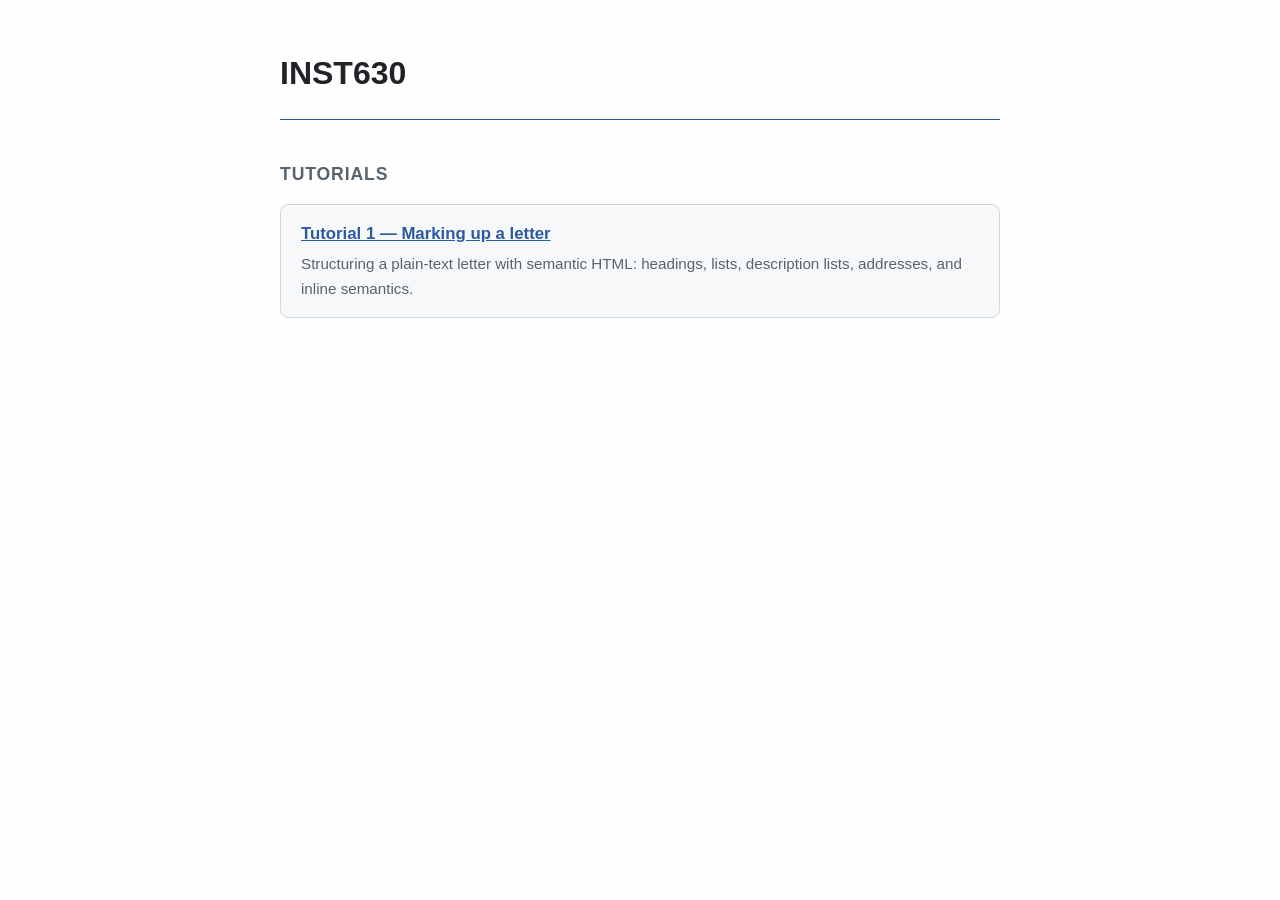
==== index.html @ dc98f915 "Simplify index" ====
<!DOCTYPE html>
<html lang="en-US">
  <head>
    <meta charset="utf-8" />
    <meta name="viewport" content="width=device-width, initial-scale=1" />
    <title>INST630</title>
    <style>
      :root {
        --bg: #fefefe;
        --fg: #1f2328;
        --muted: #59636e;
        --accent: #2c5aa0;
        --card: #f6f8fa;
        --border: #d1d9e0;
      }

      body {
        padding: 3rem 1.5rem;
        background-color: var(--bg);
        color: var(--fg);
        font-family: -apple-system, BlinkMacSystemFont, "Segoe UI", Helvetica,
          Arial, sans-serif;
        line-height: 1.6;
        max-width: 720px;
        margin: 0 auto;
      }

      header {
        border-bottom: 1px solid var(--accent);
        padding-bottom: 1rem;
        margin-bottom: 2.5rem;
      }

      h1 {
        margin: 0 0 0.25rem;
        font-size: 2rem;
      }

      h2 {
        font-size: 1.1rem;
        text-transform: uppercase;
        letter-spacing: 0.05em;
        color: var(--muted);
        margin-bottom: 1rem;
      }

      ul {
        list-style: none;
        padding: 0;
        margin: 0;
      }

      li + li {
        margin-top: 1rem;
      }

      article {
        border: 1px solid var(--border);
        border-radius: 8px;
        padding: 1rem 1.25rem;
        background-color: var(--card);
      }

      article h3 {
        margin: 0 0 0.25rem;
        font-size: 1.05rem;
      }

      article p {
        margin: 0;
        color: var(--muted);
        font-size: 0.95rem;
      }

      a {
        color: var(--accent);
      }

      a:focus-visible {
        outline: 2px solid var(--accent);
        outline-offset: 3px;
      }
    </style>
  </head>

  <body>
    <header>
      <h1>INST630</h1>
    </header>

    <section>
      <h2>Tutorials</h2>
      <ul>
        <li>
          <article>
            <h3>
              <a href="tutorial_1/tutorial_1.html">
                Tutorial 1 — Marking up a letter
              </a>
            </h3>
            <p>
              Structuring a plain-text letter with semantic HTML: headings,
              lists, description lists, addresses, and inline semantics.
            </p>
          </article>
        </li>
      </ul>
    </section>
  </body>
</html>
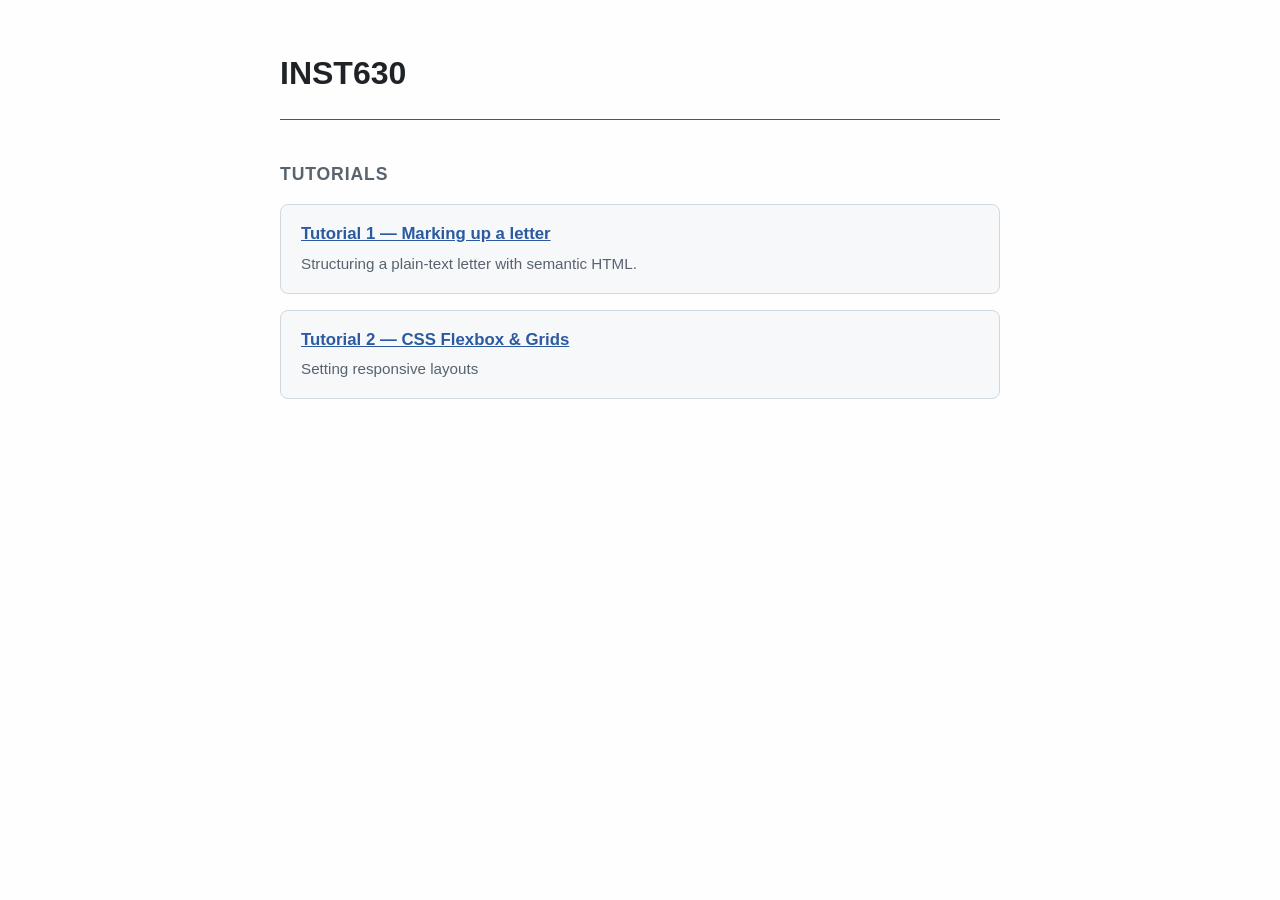
==== commit 96e900dd: "Tutorial 2" ====
--- a/index.html
+++ b/index.html
@@ -99,8 +99,19 @@
               </a>
             </h3>
             <p>
-              Structuring a plain-text letter with semantic HTML: headings,
-              lists, description lists, addresses, and inline semantics.
+              Structuring a plain-text letter with semantic HTML.
+            </p>
+          </article>
+        </li>
+        <li>
+          <article>
+            <h3>
+              <a href="tutorial_2/tutorial_2.html">
+                Tutorial 2 — CSS Flexbox & Grids
+              </a>
+            </h3>
+            <p>
+              Setting responsive layouts 
             </p>
           </article>
         </li>
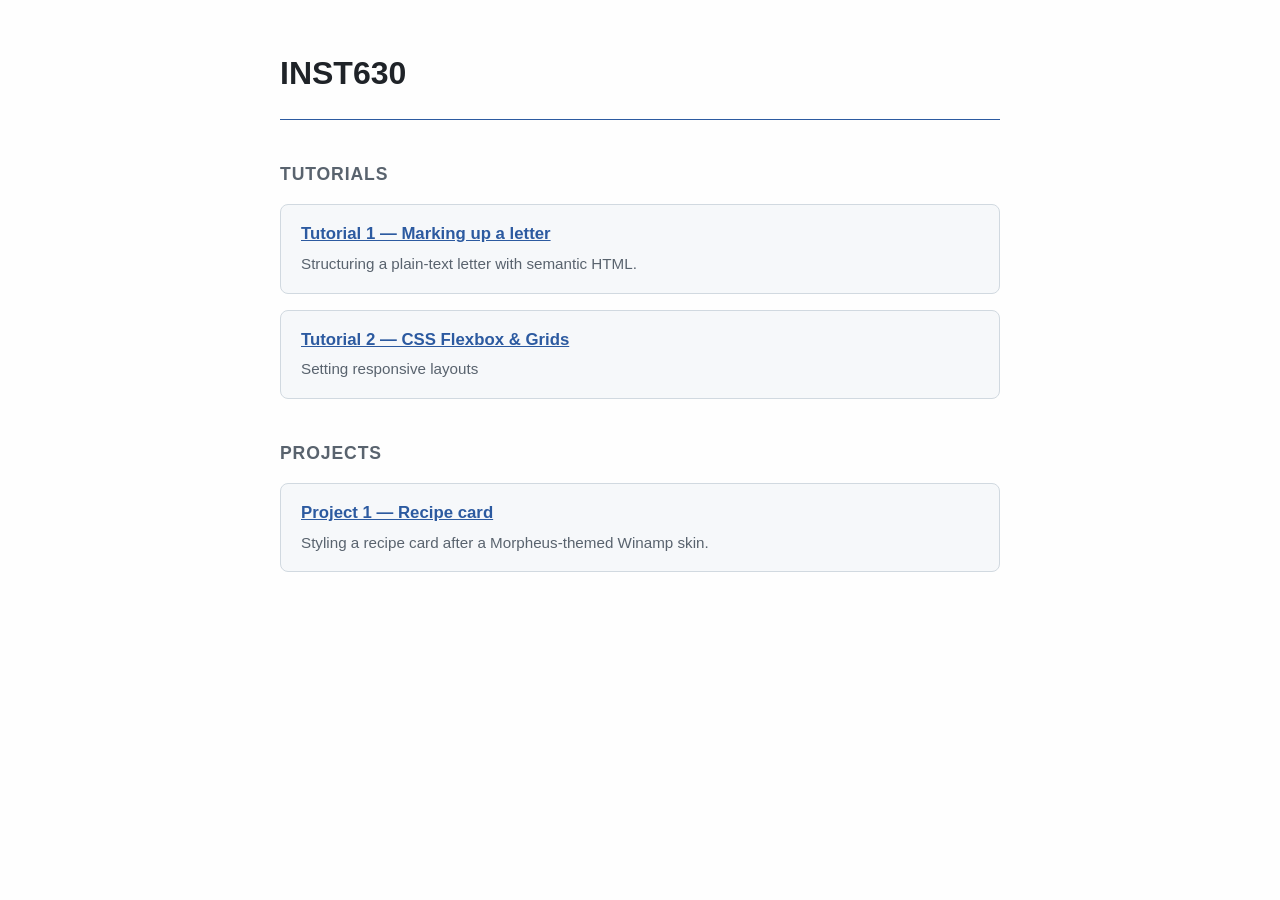
==== commit 73a9d74b: "Add Project 1 to root page list" ====
--- a/index.html
+++ b/index.html
@@ -42,6 +42,10 @@
         letter-spacing: 0.05em;
         color: var(--muted);
         margin-bottom: 1rem;
+      }
+
+      section + section {
+        margin-top: 2.5rem;
       }
 
       ul {
@@ -117,5 +121,23 @@
         </li>
       </ul>
     </section>
+
+    <section>
+      <h2>Projects</h2>
+      <ul>
+        <li>
+          <article>
+            <h3>
+              <a href="project_1/index.html">
+                Project 1 — Recipe card
+              </a>
+            </h3>
+            <p>
+              Styling a recipe card after a Morpheus-themed Winamp skin.
+            </p>
+          </article>
+        </li>
+      </ul>
+    </section>
   </body>
 </html>
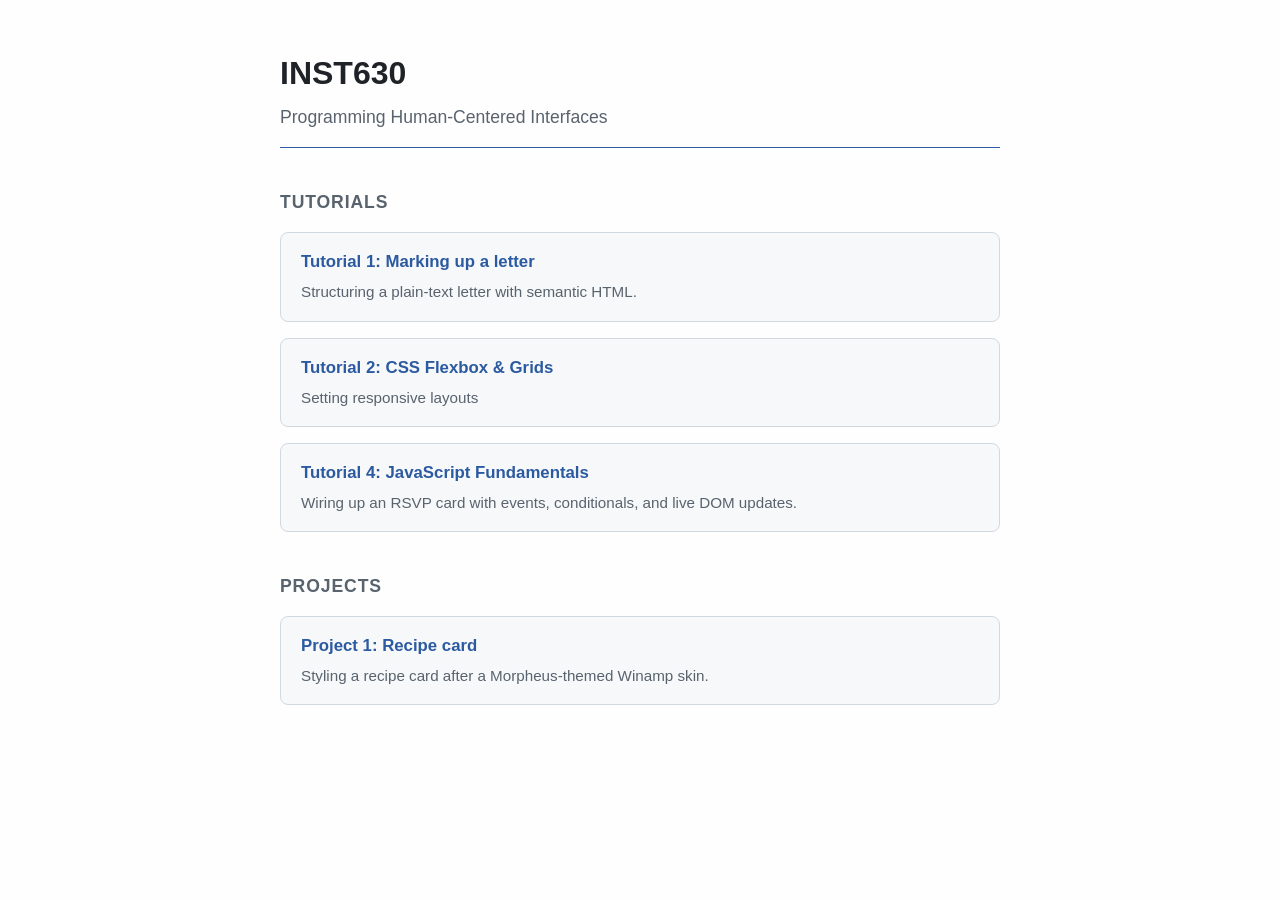
==== commit d9c1eb57: "w4: landing page update" ====
--- a/index.html
+++ b/index.html
@@ -34,6 +34,12 @@
       h1 {
         margin: 0 0 0.25rem;
         font-size: 2rem;
+      }
+
+      header p {
+        margin: 0;
+        color: var(--muted);
+        font-size: 1.1rem;
       }
 
       h2 {
@@ -80,6 +86,15 @@
         color: var(--accent);
       }
 
+      article h3 a {
+        text-decoration: none;
+      }
+
+      article h3 a:hover,
+      article h3 a:focus-visible {
+        text-decoration: underline;
+      }
+
       a:focus-visible {
         outline: 2px solid var(--accent);
         outline-offset: 3px;
@@ -90,6 +105,7 @@
   <body>
     <header>
       <h1>INST630</h1>
+      <p>Programming Human-Centered Interfaces</p>
     </header>
 
     <section>
@@ -99,7 +115,7 @@
           <article>
             <h3>
               <a href="tutorial_1/tutorial_1.html">
-                Tutorial 1 — Marking up a letter
+                Tutorial 1: Marking up a letter
               </a>
             </h3>
             <p>
@@ -111,11 +127,23 @@
           <article>
             <h3>
               <a href="tutorial_2/tutorial_2.html">
-                Tutorial 2 — CSS Flexbox & Grids
+                Tutorial 2: CSS Flexbox & Grids
               </a>
             </h3>
             <p>
-              Setting responsive layouts 
+              Setting responsive layouts
+            </p>
+          </article>
+        </li>
+        <li>
+          <article>
+            <h3>
+              <a href="tutorial_4/index.html">
+                Tutorial 4: JavaScript Fundamentals
+              </a>
+            </h3>
+            <p>
+              Wiring up an RSVP card with events, conditionals, and live DOM updates.
             </p>
           </article>
         </li>
@@ -129,7 +157,7 @@
           <article>
             <h3>
               <a href="project_1/index.html">
-                Project 1 — Recipe card
+                Project 1: Recipe card
               </a>
             </h3>
             <p>
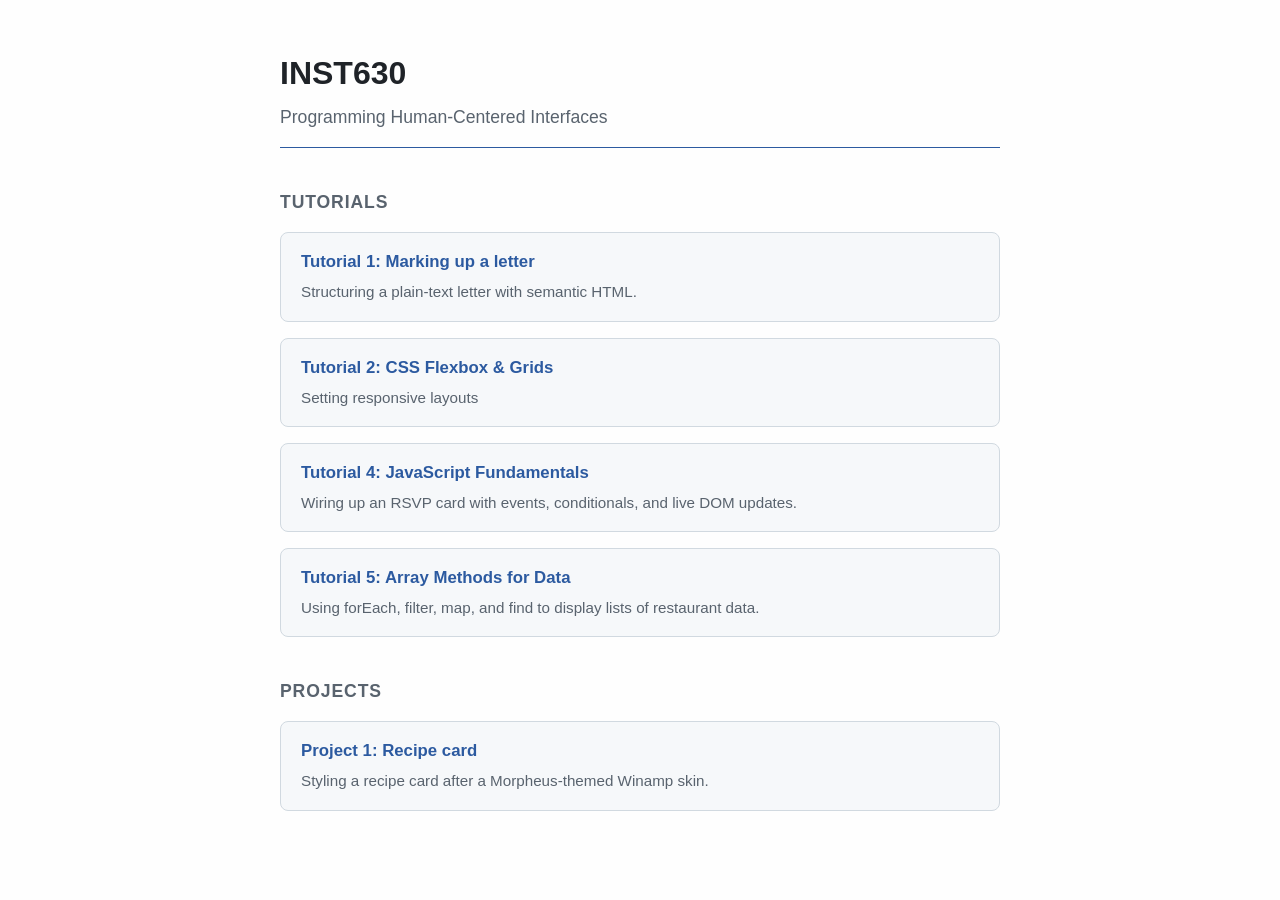
==== commit 6854c7d0: "Add tutorial 5 to landing page" ====
--- a/index.html
+++ b/index.html
@@ -147,6 +147,18 @@
             </p>
           </article>
         </li>
+        <li>
+          <article>
+            <h3>
+              <a href="tutorial_5/index.html">
+                Tutorial 5: Array Methods for Data
+              </a>
+            </h3>
+            <p>
+              Using forEach, filter, map, and find to display lists of restaurant data.
+            </p>
+          </article>
+        </li>
       </ul>
     </section>
 
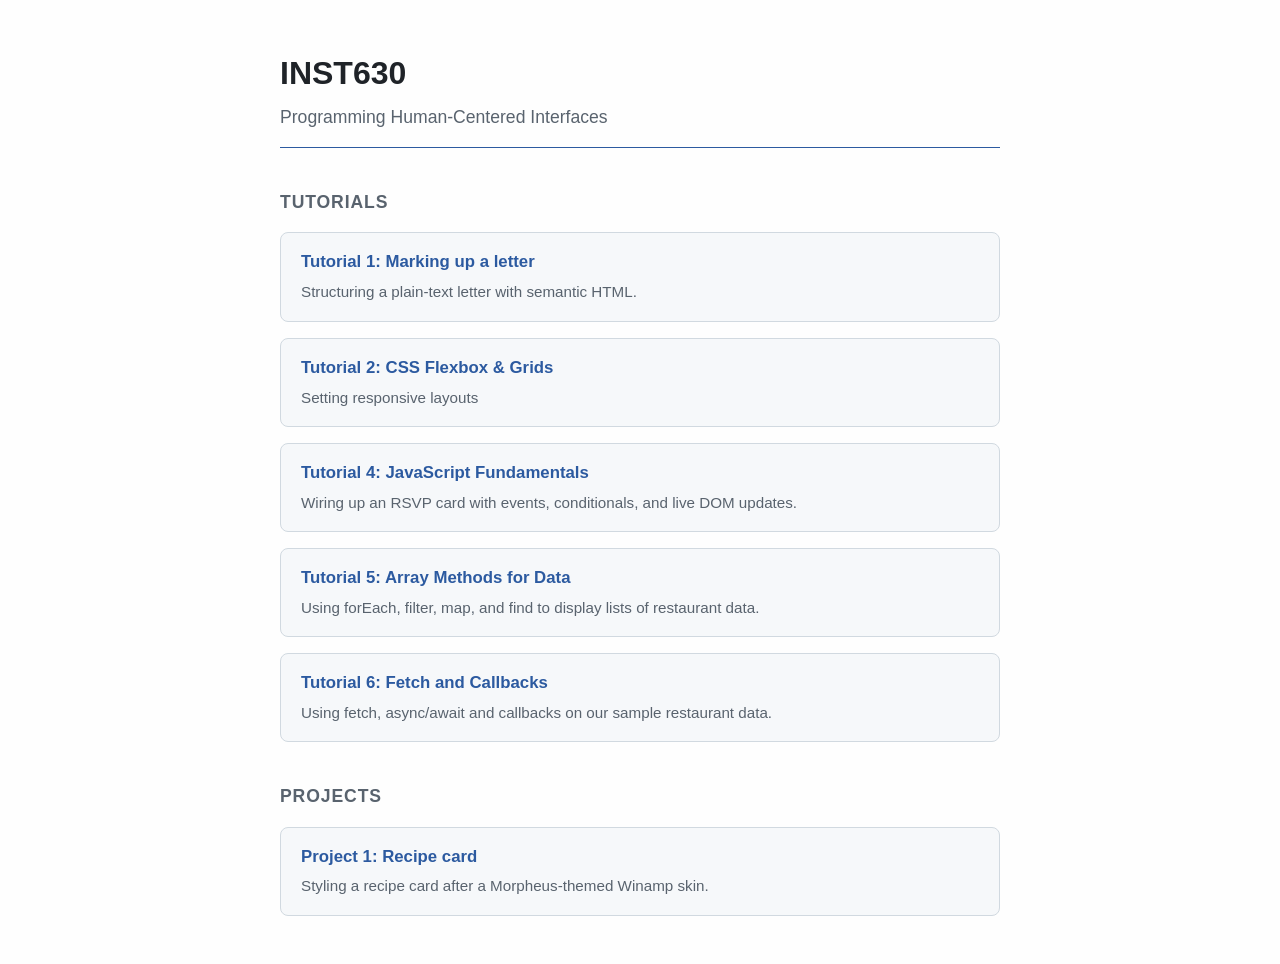
==== commit c6b3fa9f: "add tutorial 6 to homepage" ====
--- a/index.html
+++ b/index.html
@@ -159,6 +159,18 @@
             </p>
           </article>
         </li>
+        <li>
+          <article>
+            <h3>
+              <a href="tutorial_6/index.html">
+                Tutorial 6: Fetch and Callbacks
+              </a>
+            </h3>
+            <p>
+              Using fetch, async/await and callbacks on our sample restaurant data.
+            </p>
+          </article>
+        </li>
       </ul>
     </section>
 
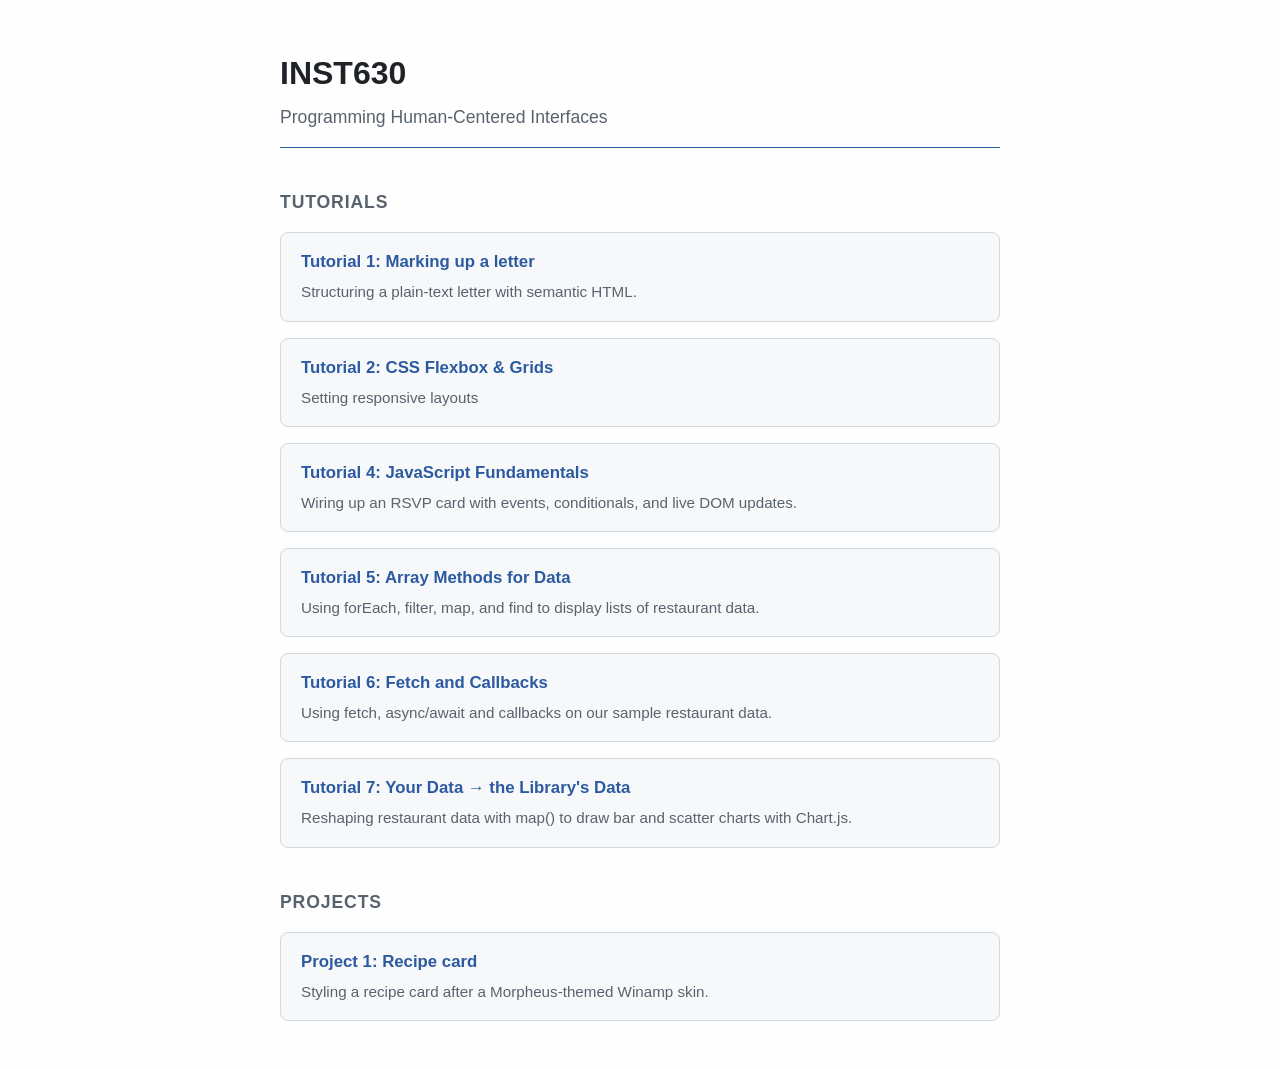
==== commit 4d66b022: "Add tutorial 7 to homepage" ====
--- a/index.html
+++ b/index.html
@@ -171,6 +171,18 @@
             </p>
           </article>
         </li>
+        <li>
+          <article>
+            <h3>
+              <a href="tutorial_7/index.html">
+                Tutorial 7: Your Data → the Library's Data
+              </a>
+            </h3>
+            <p>
+              Reshaping restaurant data with map() to draw bar and scatter charts with Chart.js.
+            </p>
+          </article>
+        </li>
       </ul>
     </section>
 
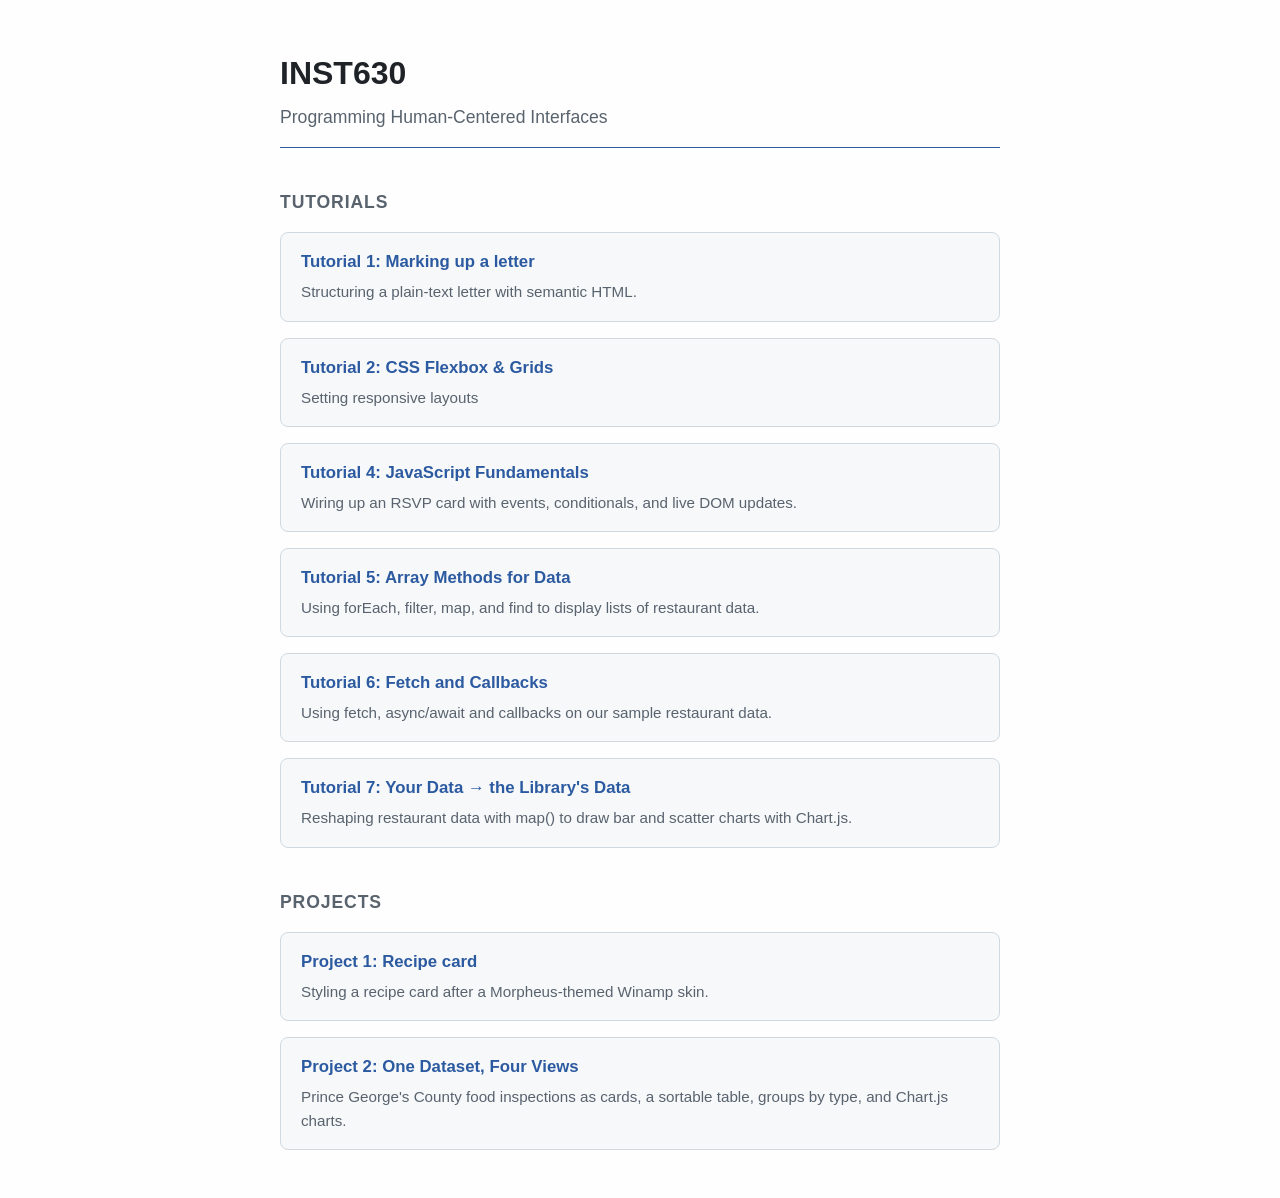
==== commit 42e9d361: "Add project 2 to homepage" ====
--- a/index.html
+++ b/index.html
@@ -201,6 +201,18 @@
             </p>
           </article>
         </li>
+        <li>
+          <article>
+            <h3>
+              <a href="project_2/index.html">
+                Project 2: One Dataset, Four Views
+              </a>
+            </h3>
+            <p>
+              Prince George's County food inspections as cards, a sortable table, groups by type, and Chart.js charts.
+            </p>
+          </article>
+        </li>
       </ul>
     </section>
   </body>
